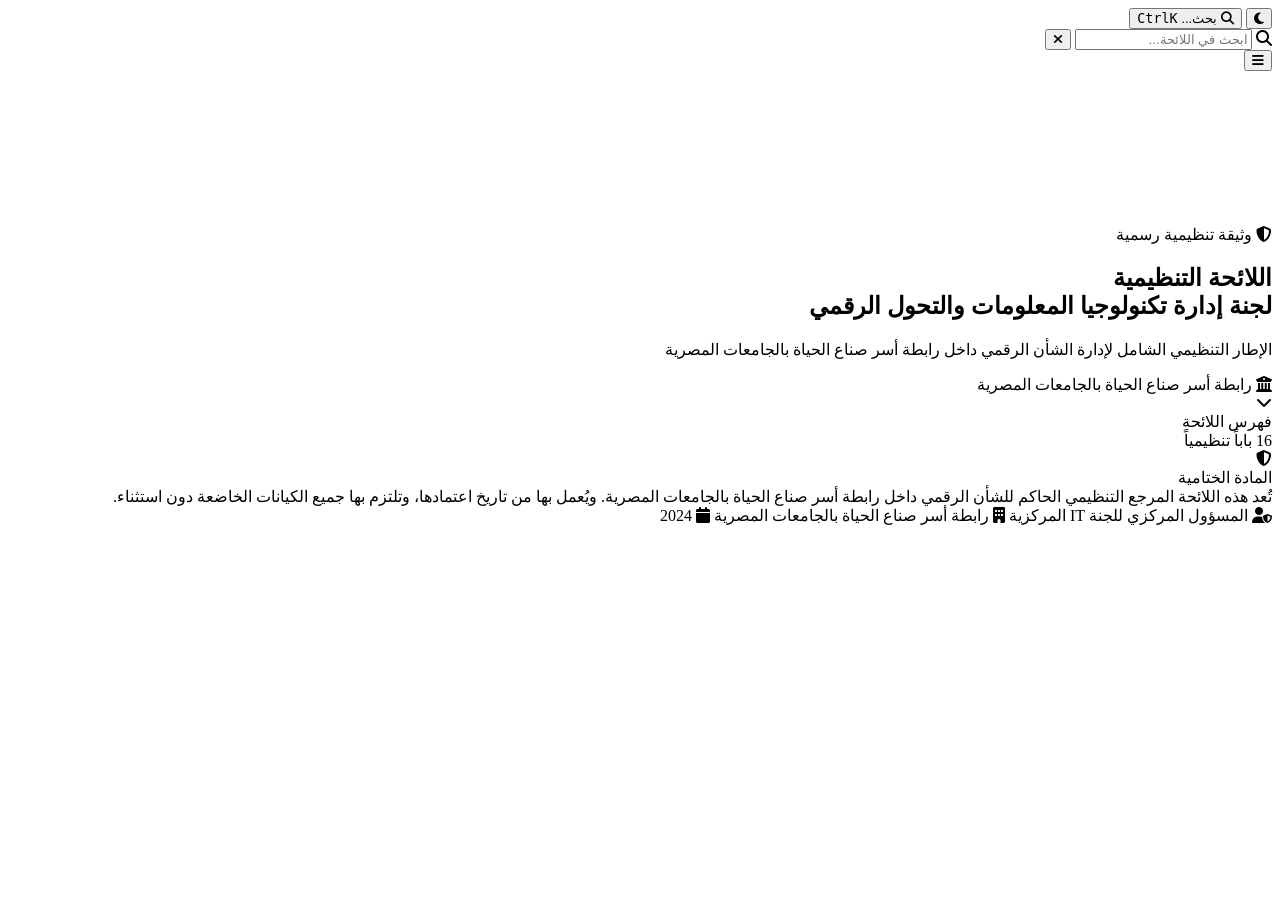
==== index.html @ e6b0dad3 "Rename index (8).html to index.html" ====
<!DOCTYPE html>
<html lang="ar" dir="rtl">
<head>
    <meta charset="UTF-8">
    <meta name="viewport" content="width=device-width, initial-scale=1.0">
    <title>اللائحة التنظيمية - لجنة إدارة تكنولوجيا المعلومات والتحول الرقمي</title>
    <link rel="preconnect" href="https://fonts.googleapis.com">
    <link rel="preconnect" href="https://fonts.gstatic.com" crossorigin>
    <link href="https://fonts.googleapis.com/css2?family=Cairo:wght@300;400;500;600;700;800;900&family=Tajawal:wght@300;400;500;700;800;900&family=IBM+Plex+Mono:wght@400;500;600&display=swap" rel="stylesheet">
    <link rel="stylesheet" href="https://cdnjs.cloudflare.com/ajax/libs/font-awesome/6.5.1/css/all.min.css">
    <link rel="stylesheet" href="styles.css">
</head>
<body>
    <!-- Theme Toggle -->
    <button class="theme-toggle" id="themeToggle" title="تبديل الوضع">
        <i class="fas fa-moon"></i>
    </button>

    <!-- Search Trigger -->
    <button class="search-trigger" id="searchTrigger">
        <i class="fas fa-search"></i>
        <span>بحث...</span>
        <kbd>Ctrl</kbd><kbd>K</kbd>
    </button>

    <!-- Search Overlay -->
    <div class="search-overlay" id="searchOverlay">
        <div class="search-box">
            <div class="search-input-wrapper">
                <i class="fas fa-search"></i>
                <input type="text" class="search-input" id="searchInput" placeholder="ابحث في اللائحة..." autocomplete="off">
                <button class="search-close" id="searchClose"><i class="fas fa-times"></i></button>
            </div>
            <div class="search-results" id="searchResults"></div>
        </div>
    </div>

    <!-- Sidebar Overlay (Mobile) -->
    <div class="sidebar-overlay" id="sidebarOverlay"></div>

    <!-- Mobile Toggle -->
    <button class="sidebar-toggle" id="sidebarToggle">
        <i class="fas fa-bars"></i>
    </button>

    <!-- Hero Section -->
    <section class="hero" id="hero">
        <canvas id="particles-canvas"></canvas>
        <div class="hero-content">
            <div class="hero-badge">
                <i class="fas fa-shield-alt"></i>
                <span>وثيقة تنظيمية رسمية</span>
            </div>
            <h1>اللائحة التنظيمية<br>لجنة إدارة تكنولوجيا المعلومات والتحول الرقمي</h1>
            <p class="hero-subtitle">الإطار التنظيمي الشامل لإدارة الشأن الرقمي داخل رابطة أسر صناع الحياة بالجامعات المصرية</p>
            <div class="hero-org">
                <i class="fas fa-university"></i>
                <span>رابطة أسر صناع الحياة بالجامعات المصرية</span>
            </div>
        </div>
        <div class="hero-scroll" onclick="document.getElementById('overview').scrollIntoView({behavior:'smooth'})">
            <i class="fas fa-chevron-down"></i>
        </div>
    </section>

    <div class="layout">
        <!-- Sidebar -->
        <aside class="sidebar" id="sidebar">
            <div class="sidebar-header">
                <div class="sidebar-title">فهرس اللائحة</div>
                <div class="sidebar-subtitle">16 باباً تنظيمياً</div>
            </div>
            <nav class="sidebar-nav" id="sidebarNav">
                <!-- Generated by JS -->
            </nav>
        </aside>

        <!-- Main Content -->
        <main class="main-content" id="mainContent">
            <!-- Content injected by JS -->
        </main>
    </div>

    <!-- Footer -->
    <footer class="page-footer" id="pageFooter">
        <div class="footer-seal"><i class="fas fa-shield-alt"></i></div>
        <div class="footer-title">المادة الختامية</div>
        <div class="footer-text">
            تُعد هذه اللائحة المرجع التنظيمي الحاكم للشأن الرقمي داخل رابطة أسر صناع الحياة بالجامعات المصرية.
            ويُعمل بها من تاريخ اعتمادها، وتلتزم بها جميع الكيانات الخاضعة دون استثناء.
        </div>
        <div class="footer-meta">
            <span><i class="fas fa-user-shield"></i> المسؤول المركزي للجنة IT المركزية</span>
            <span><i class="fas fa-building"></i> رابطة أسر صناع الحياة بالجامعات المصرية</span>
            <span><i class="fas fa-calendar"></i> 2024</span>
        </div>
    </footer>

    <script src="content.js"></script>
    <script src="script.js"></script>
</body>
</html>
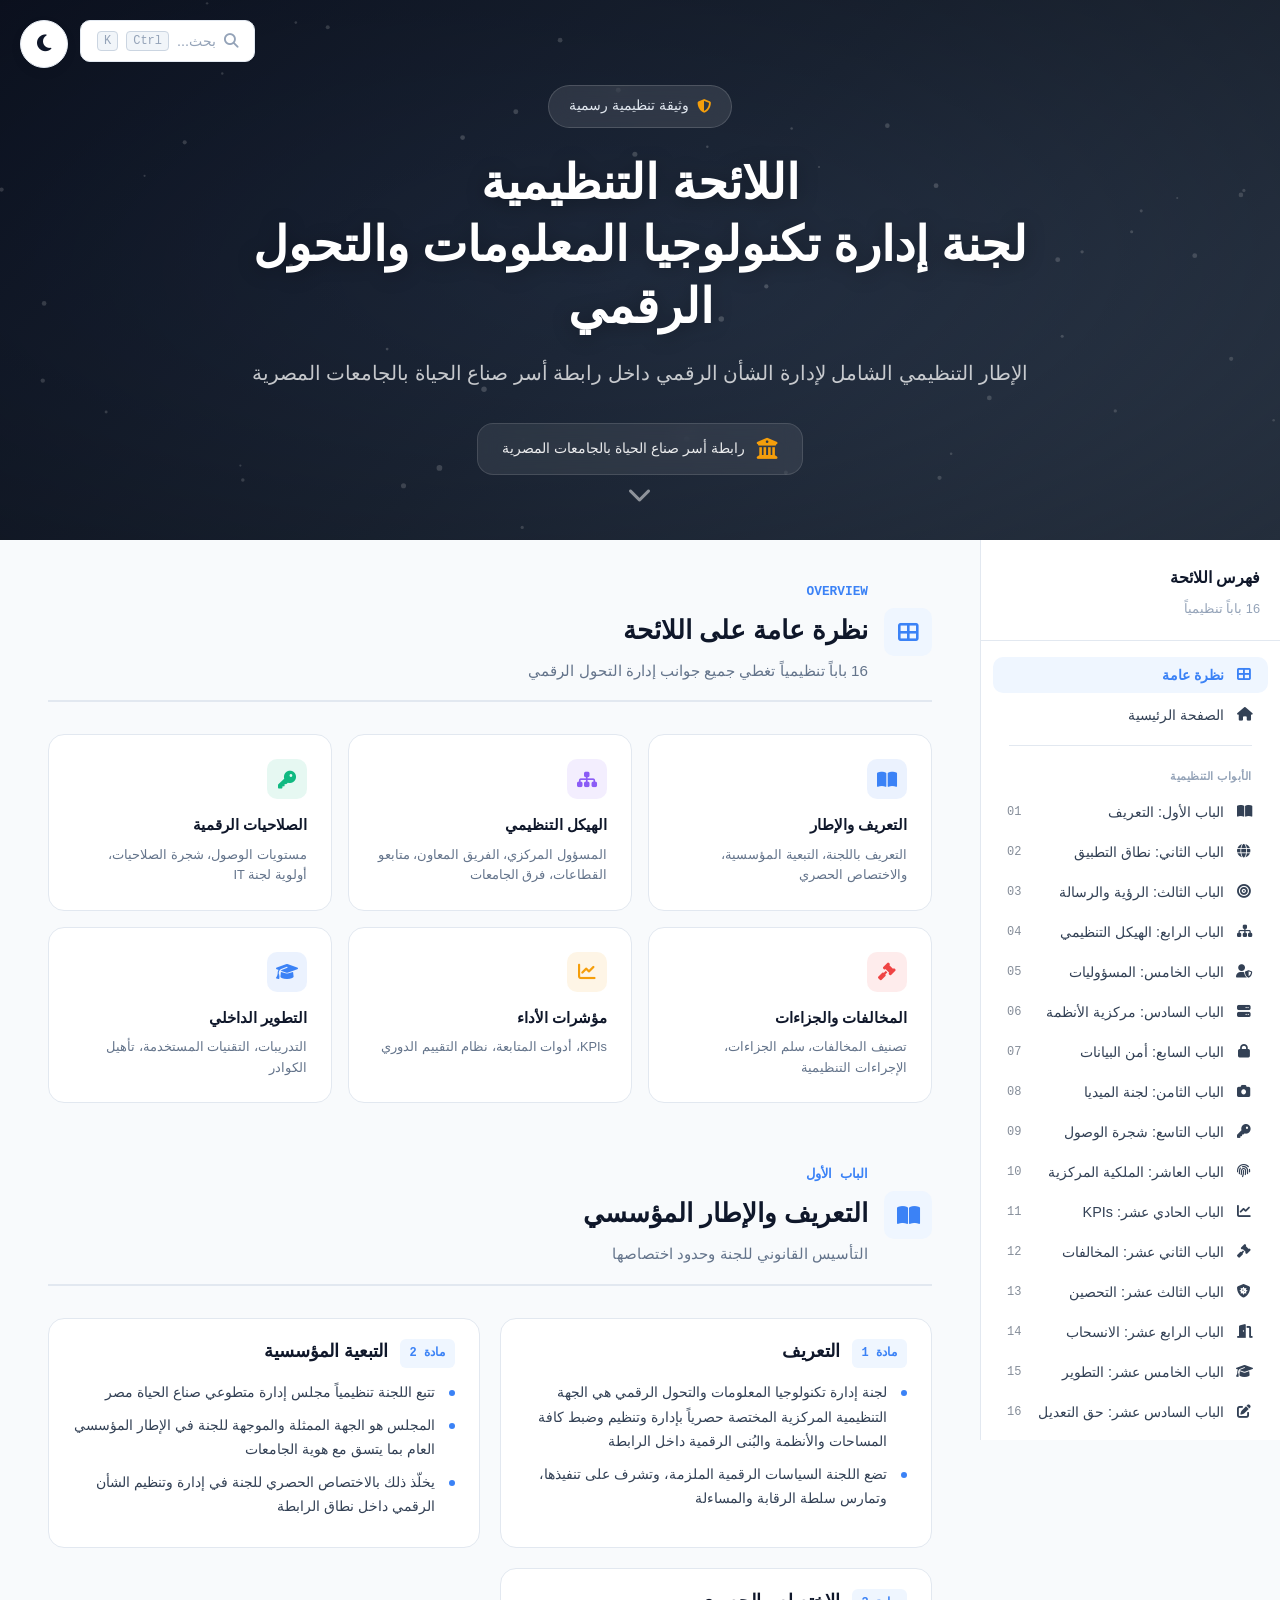
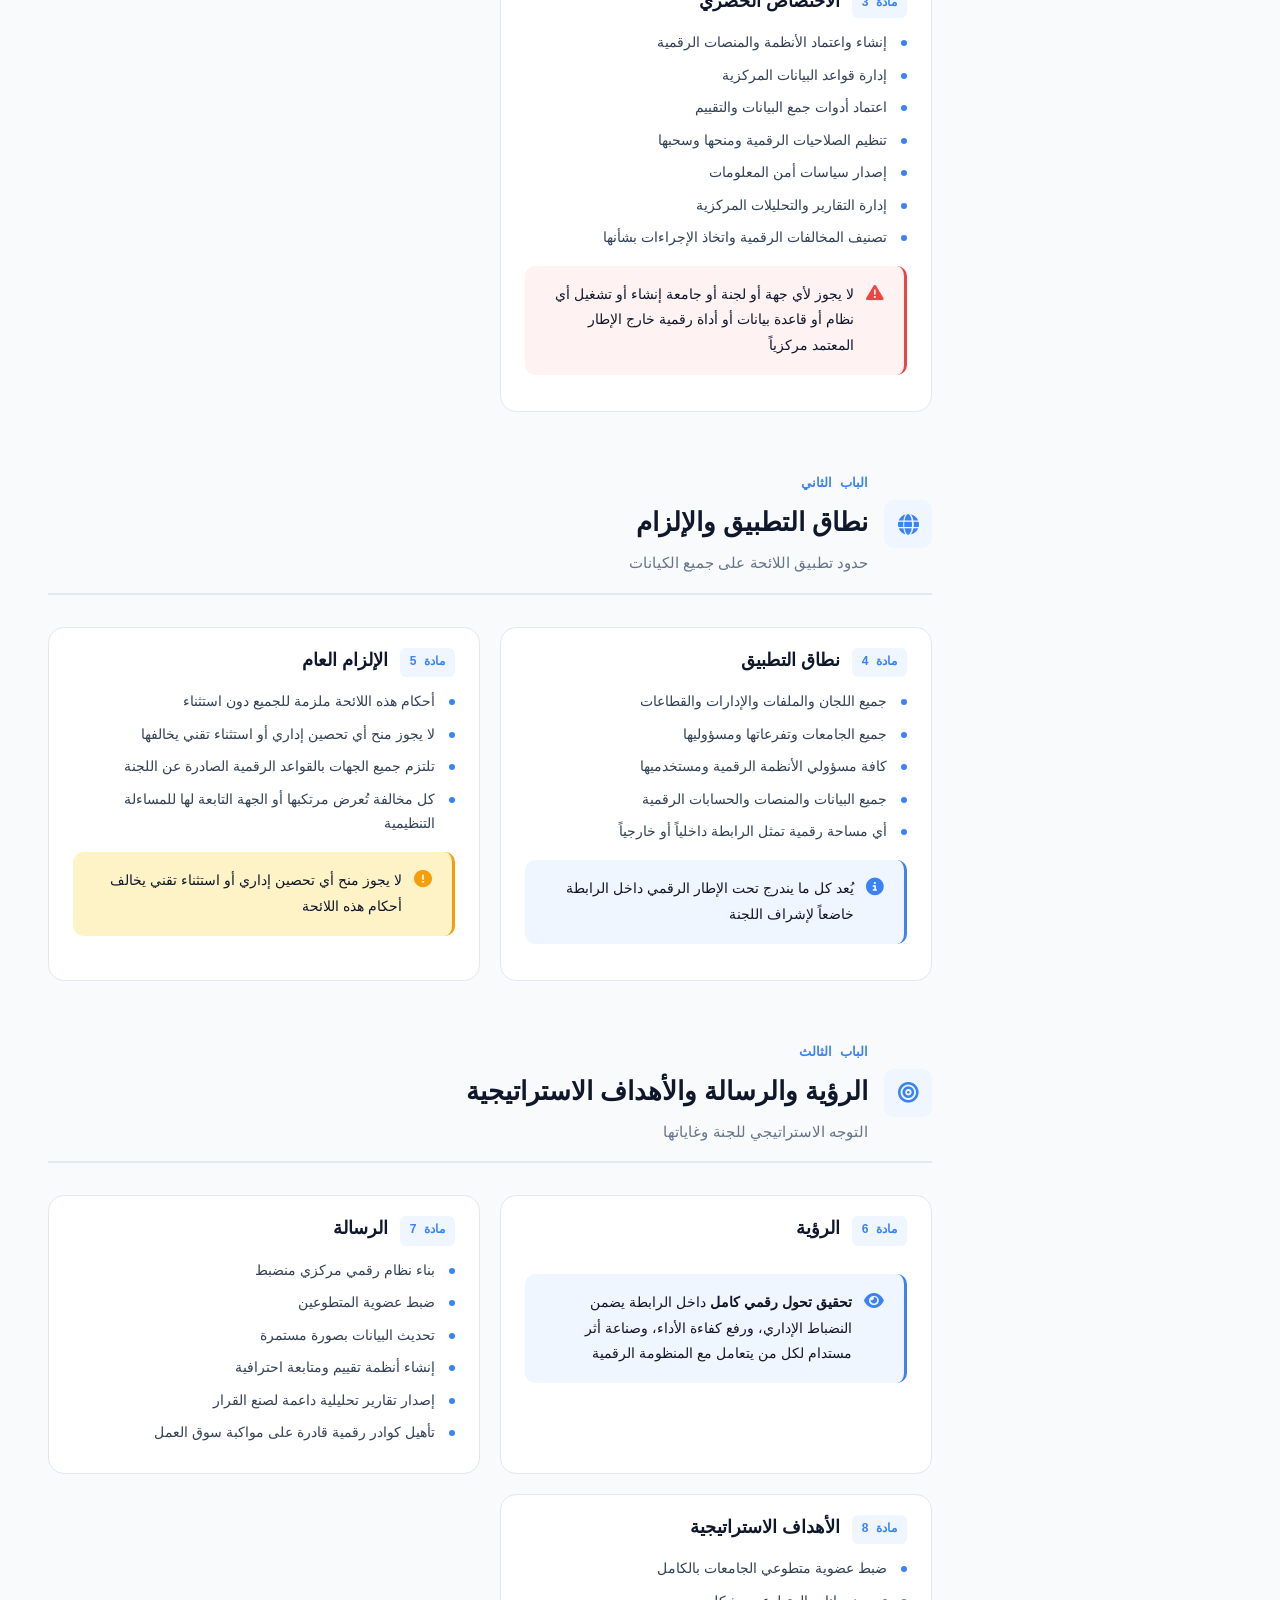
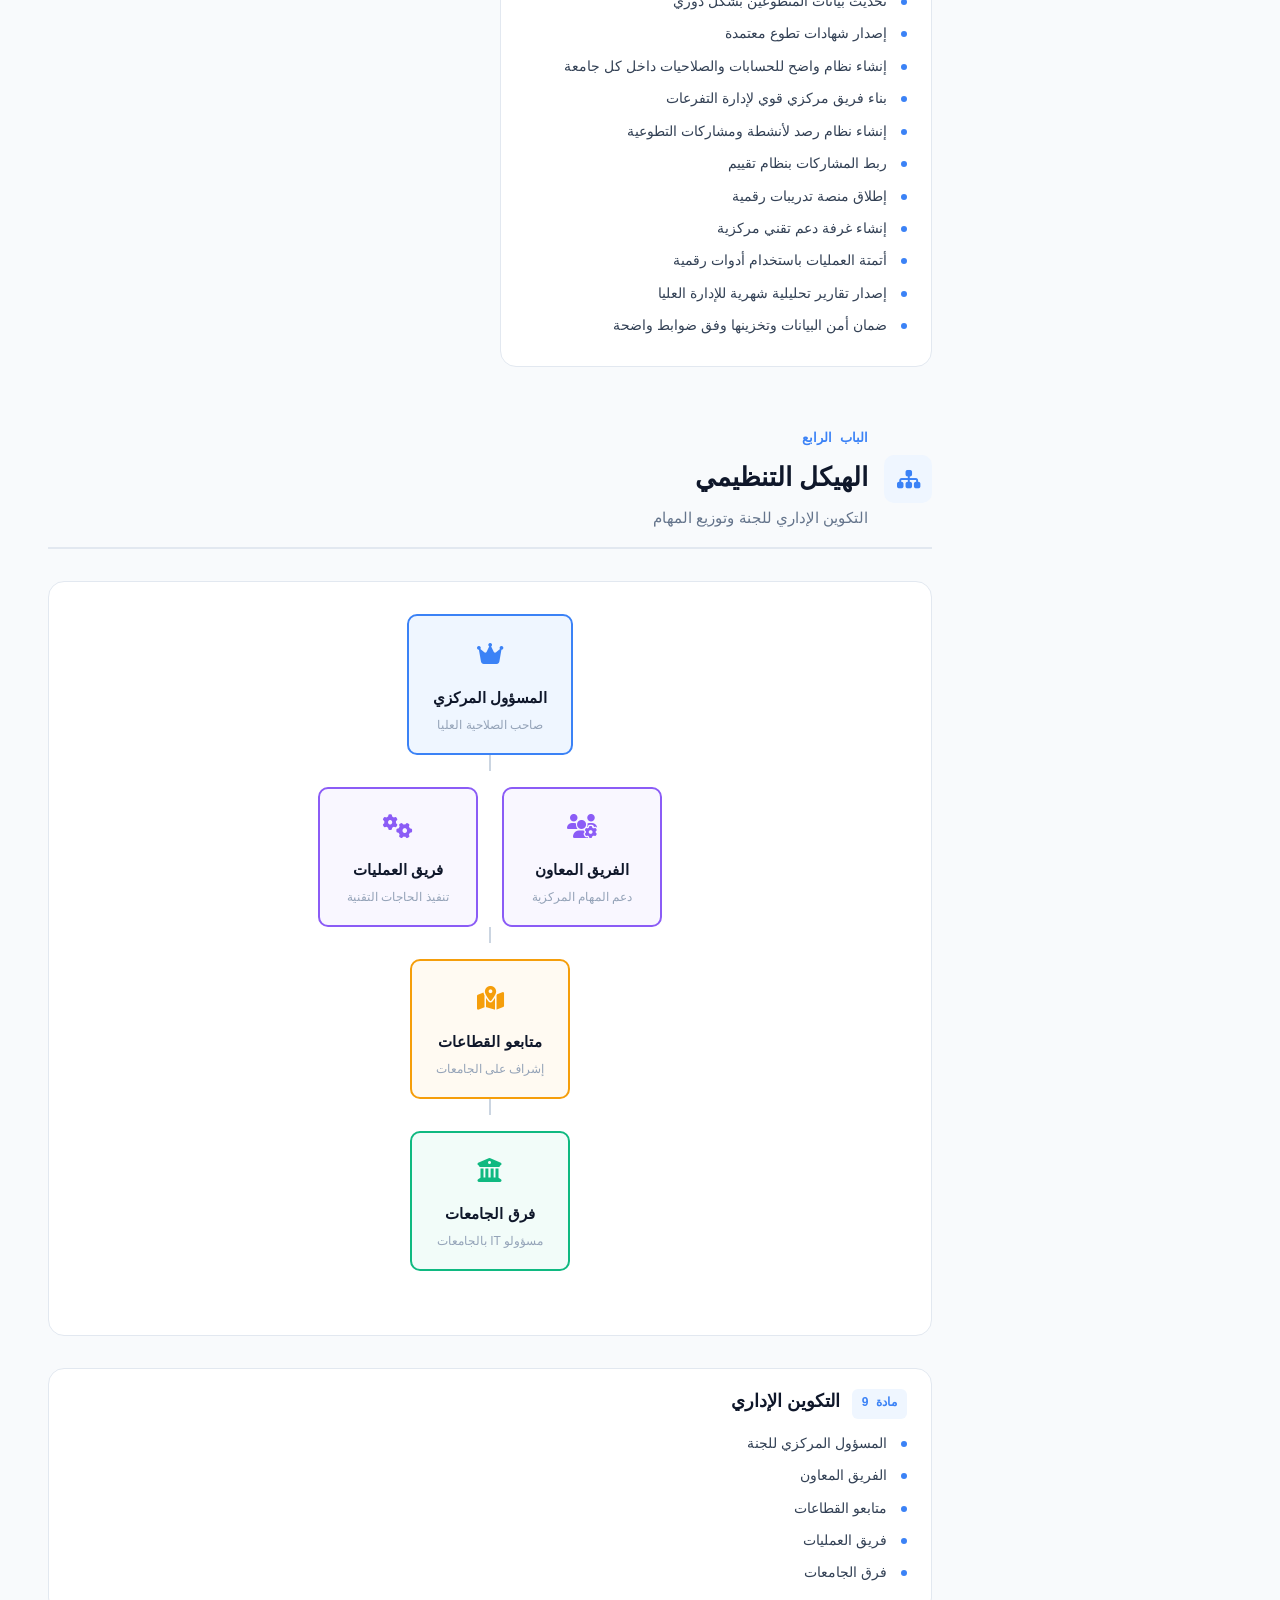
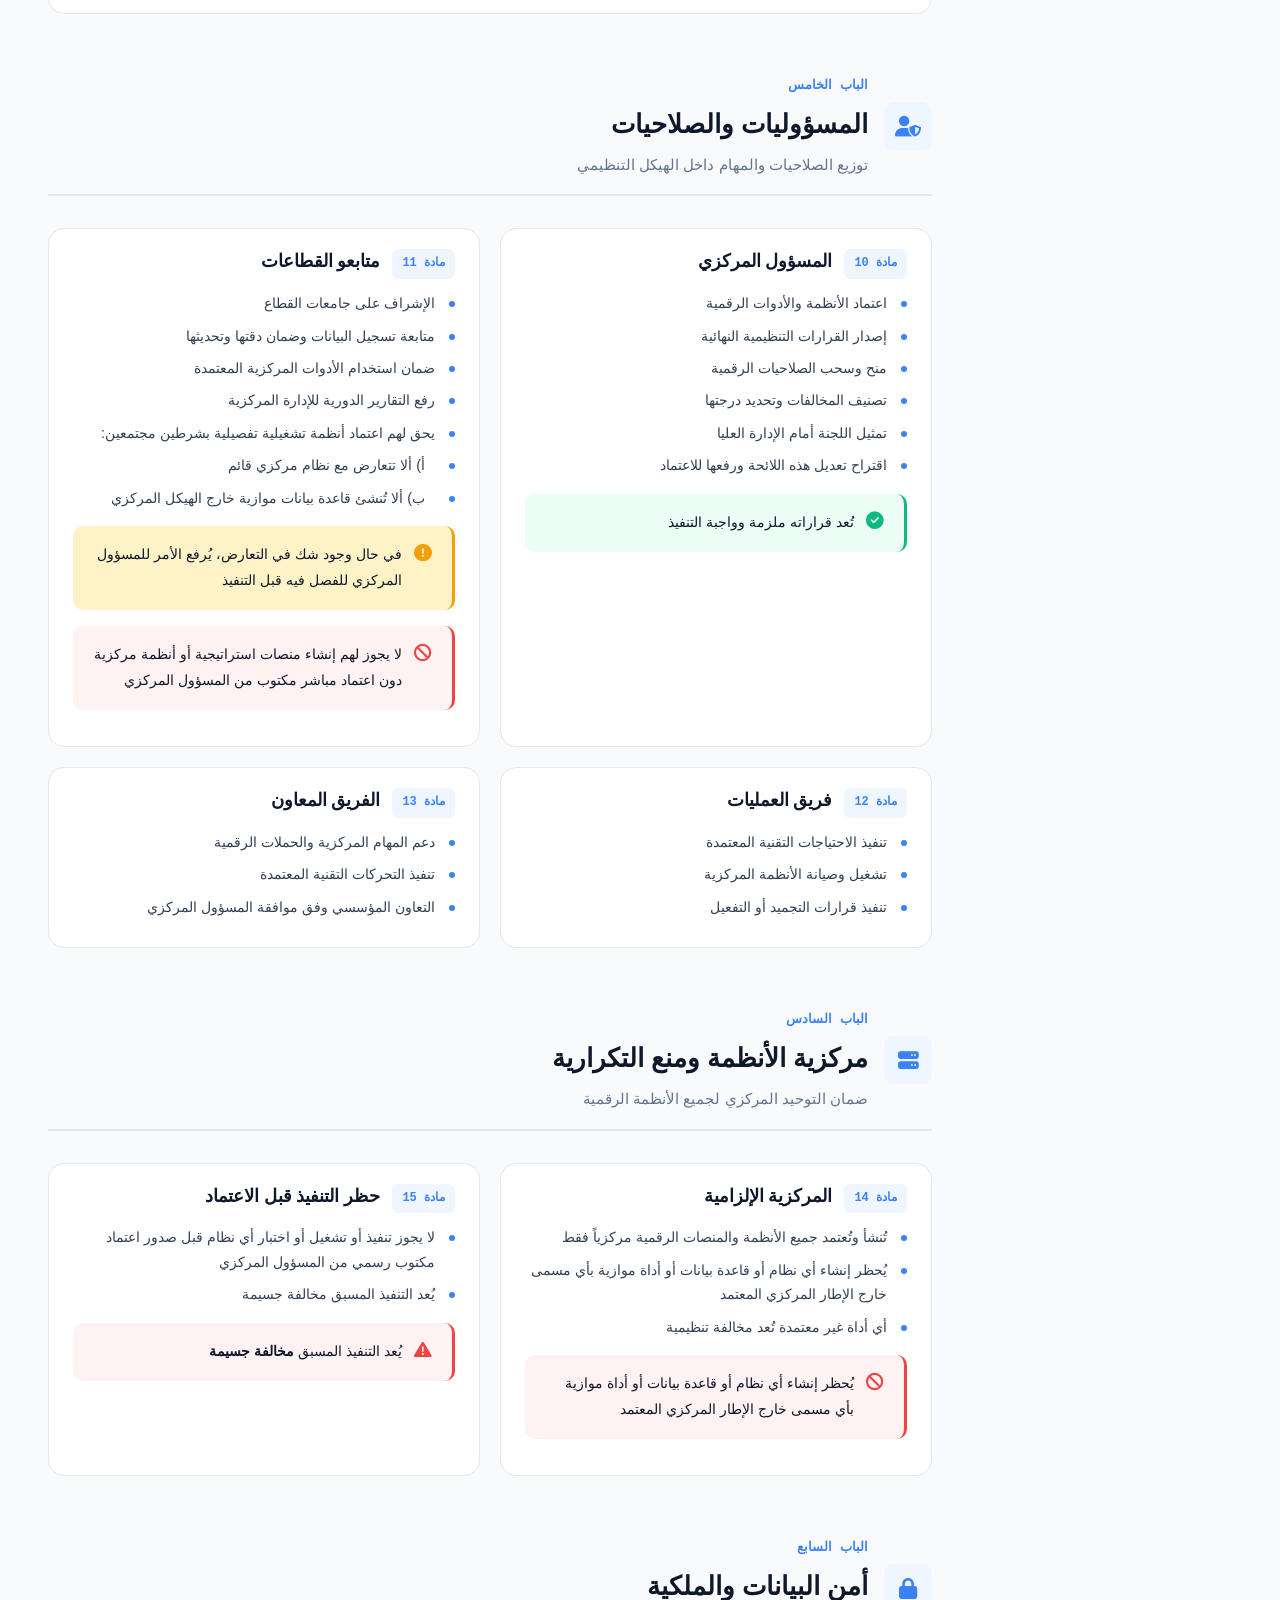
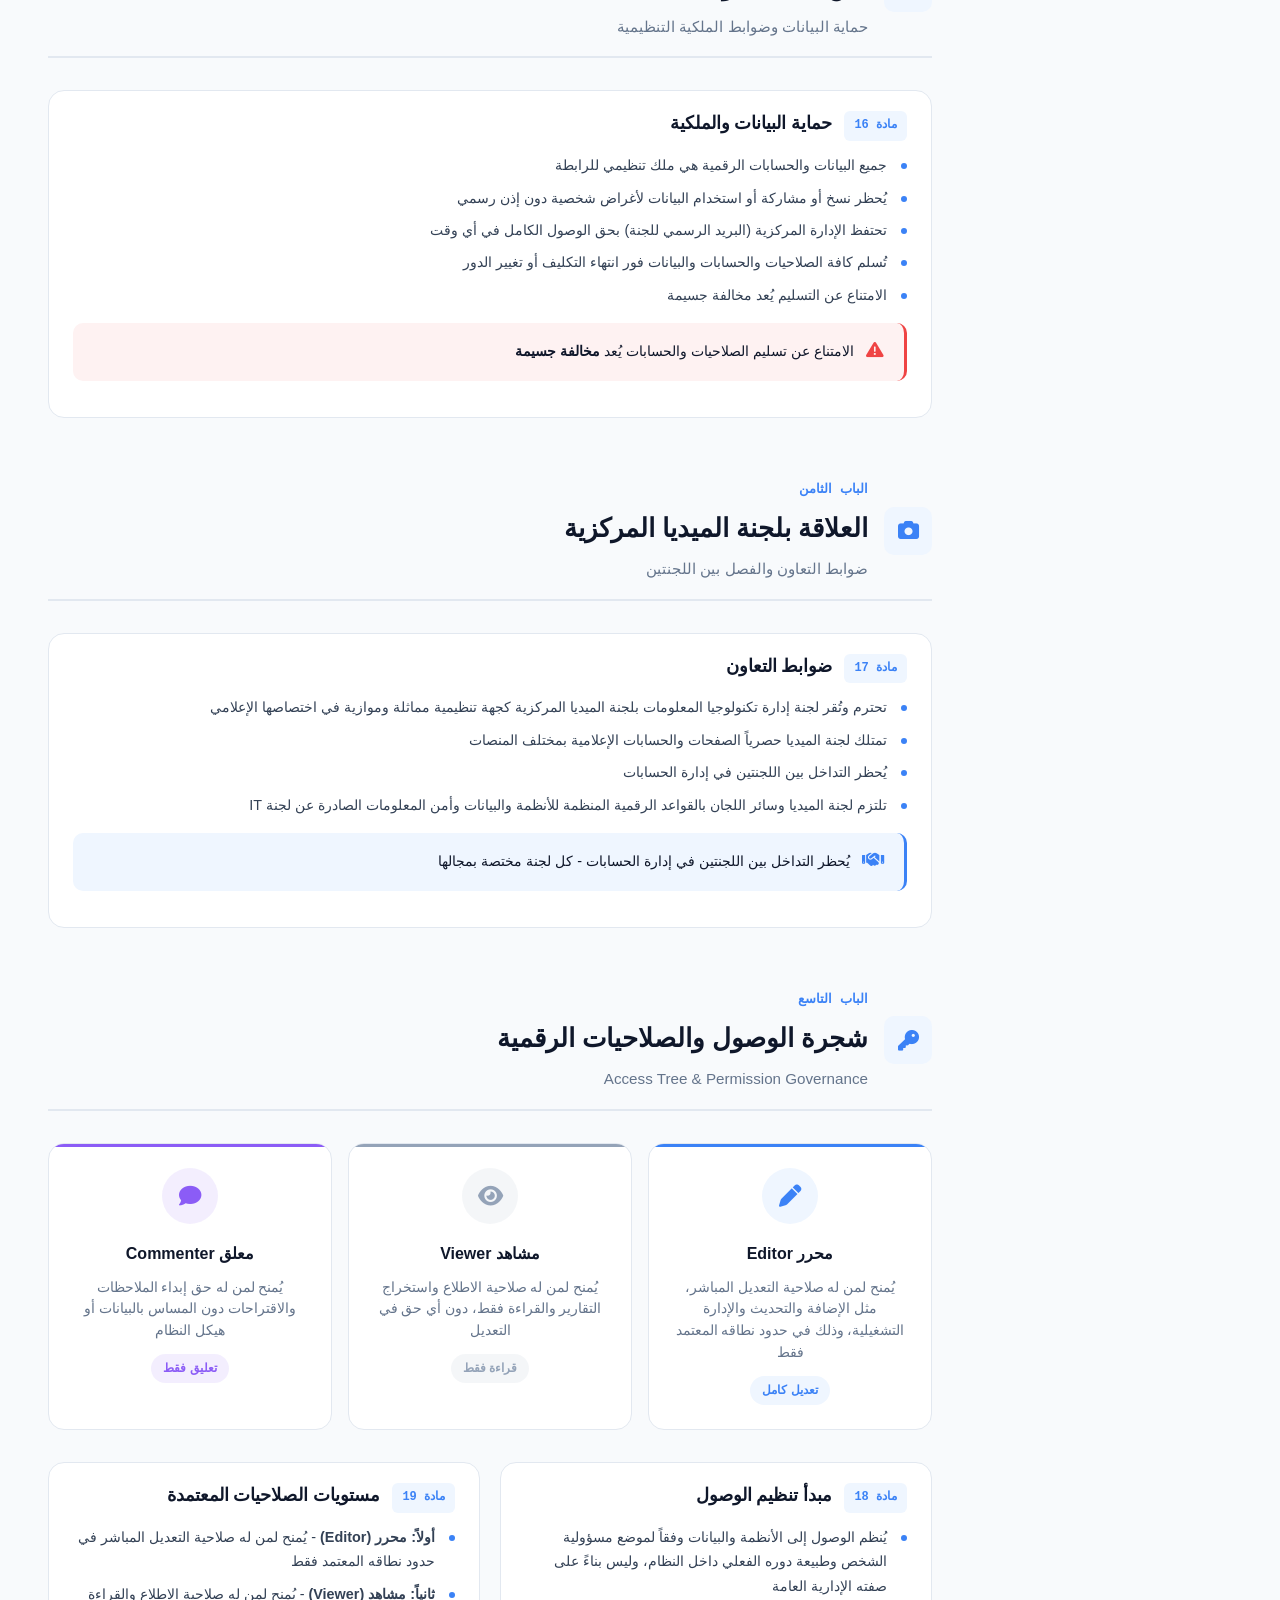
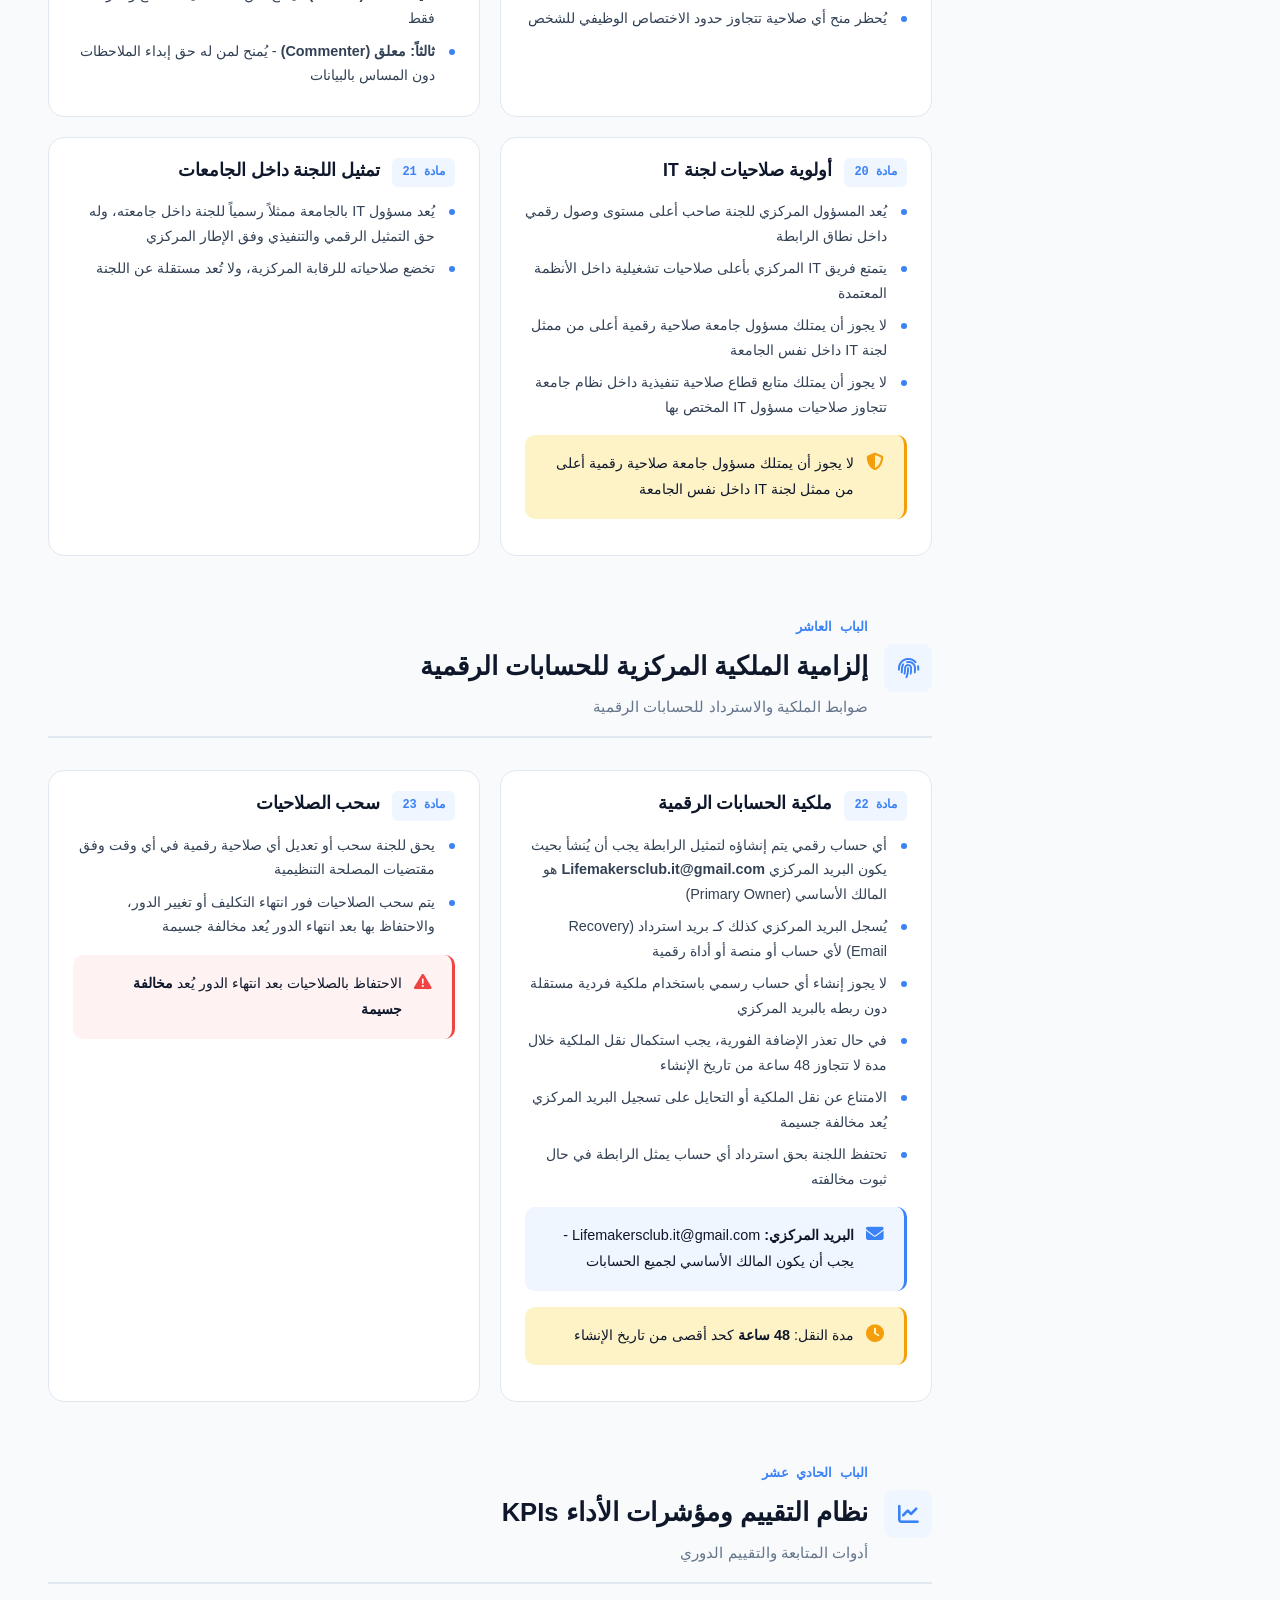
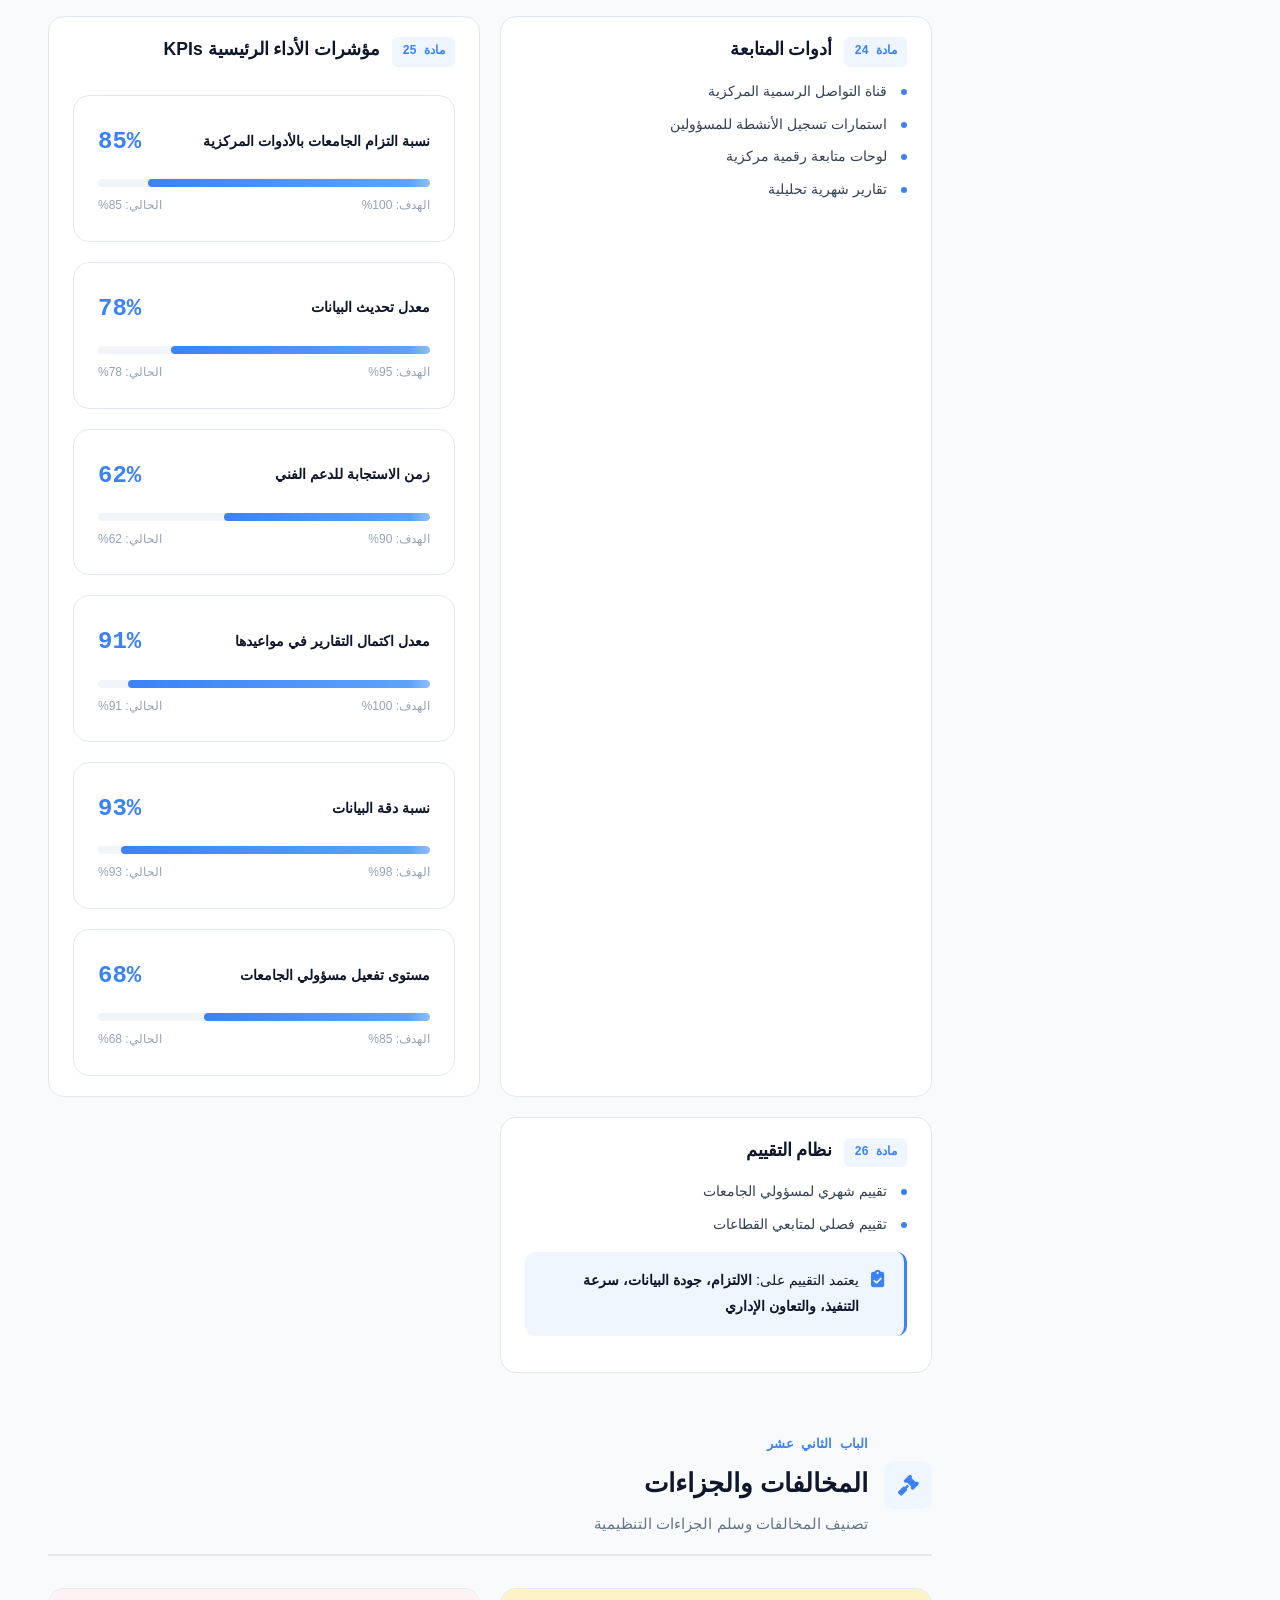
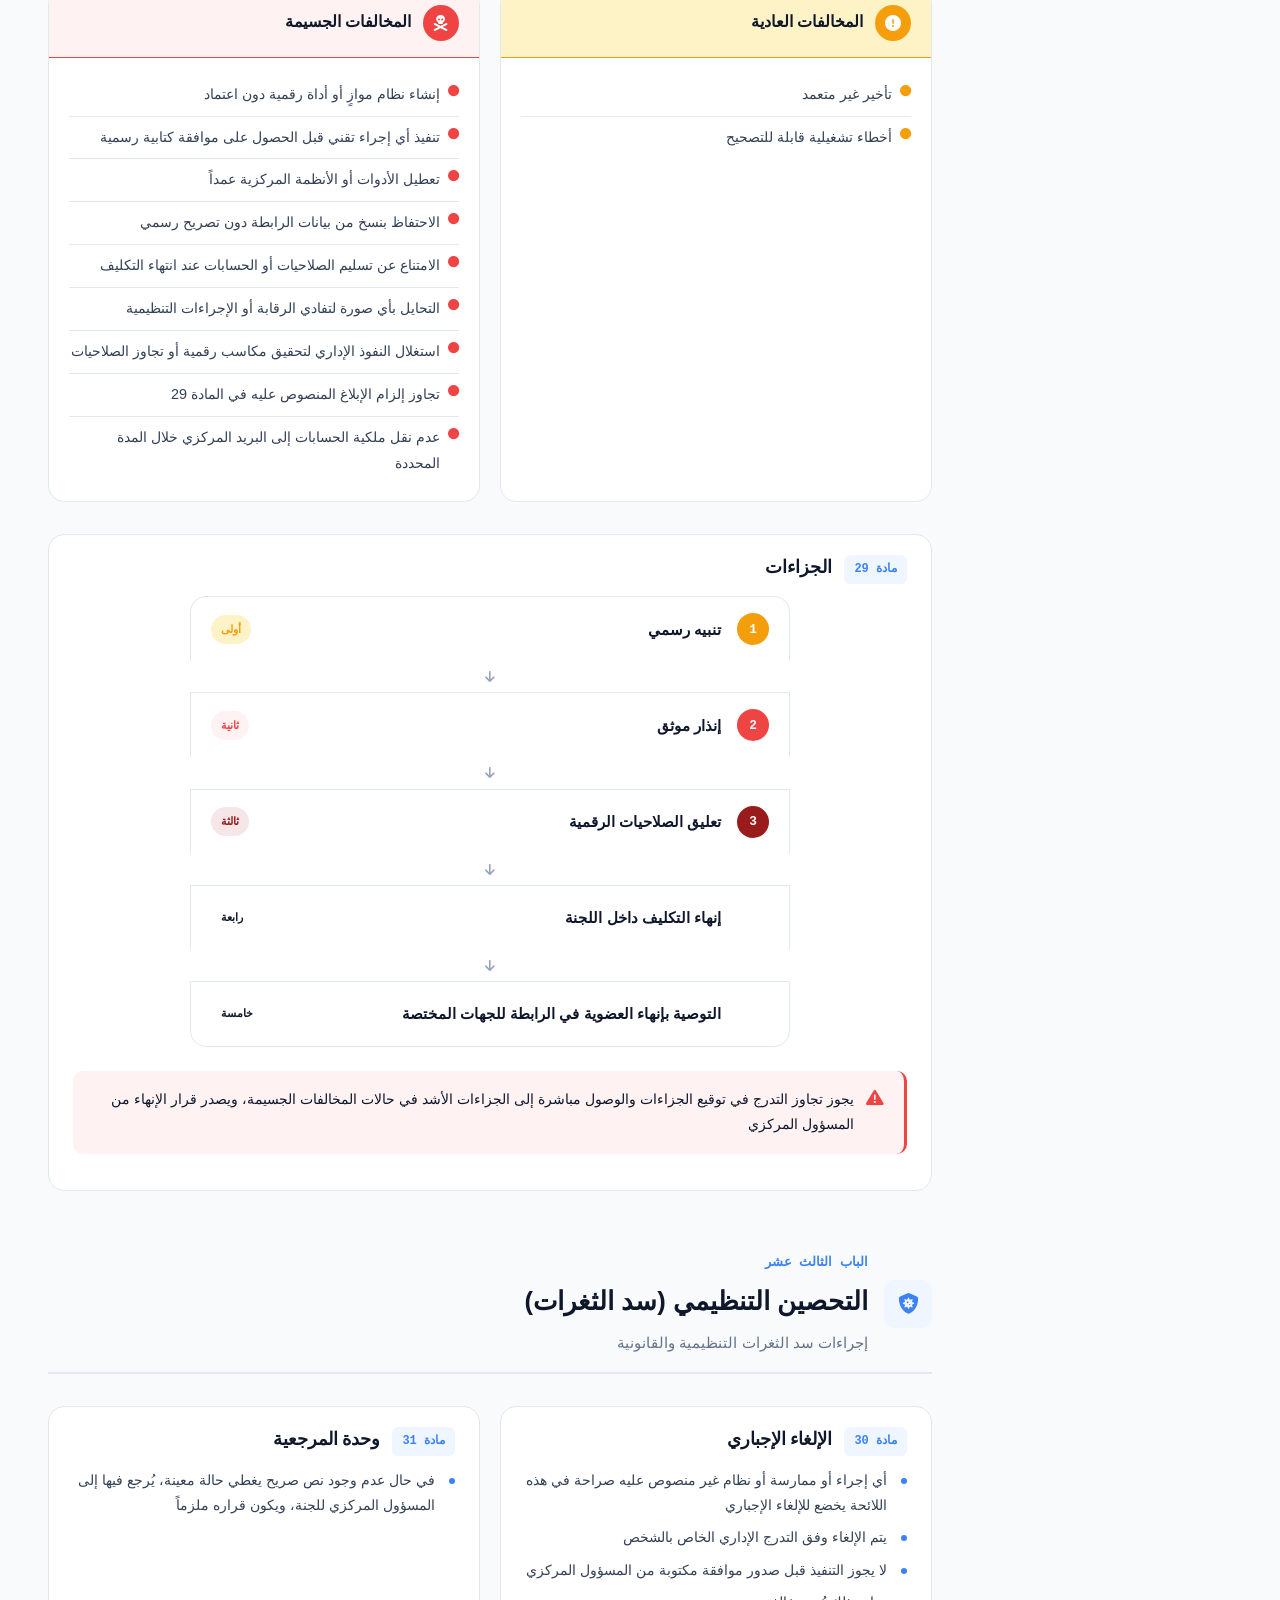
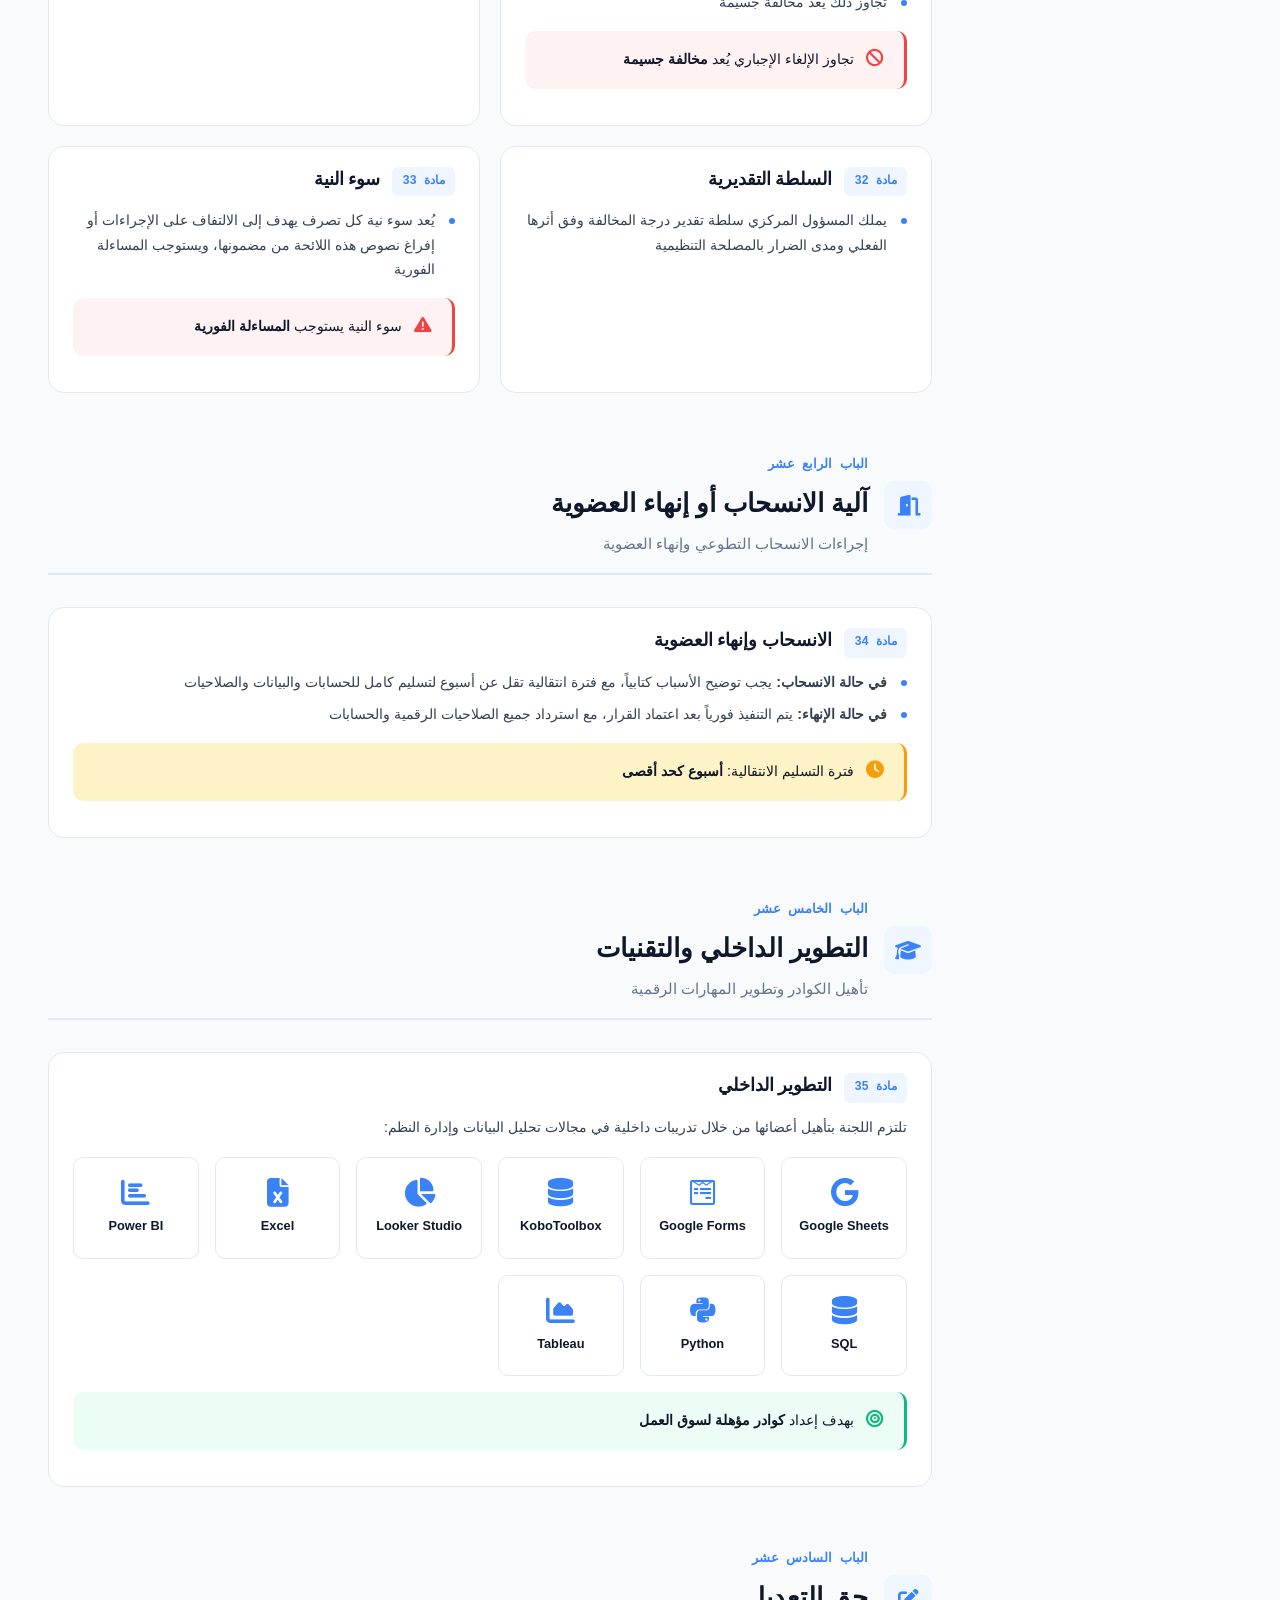
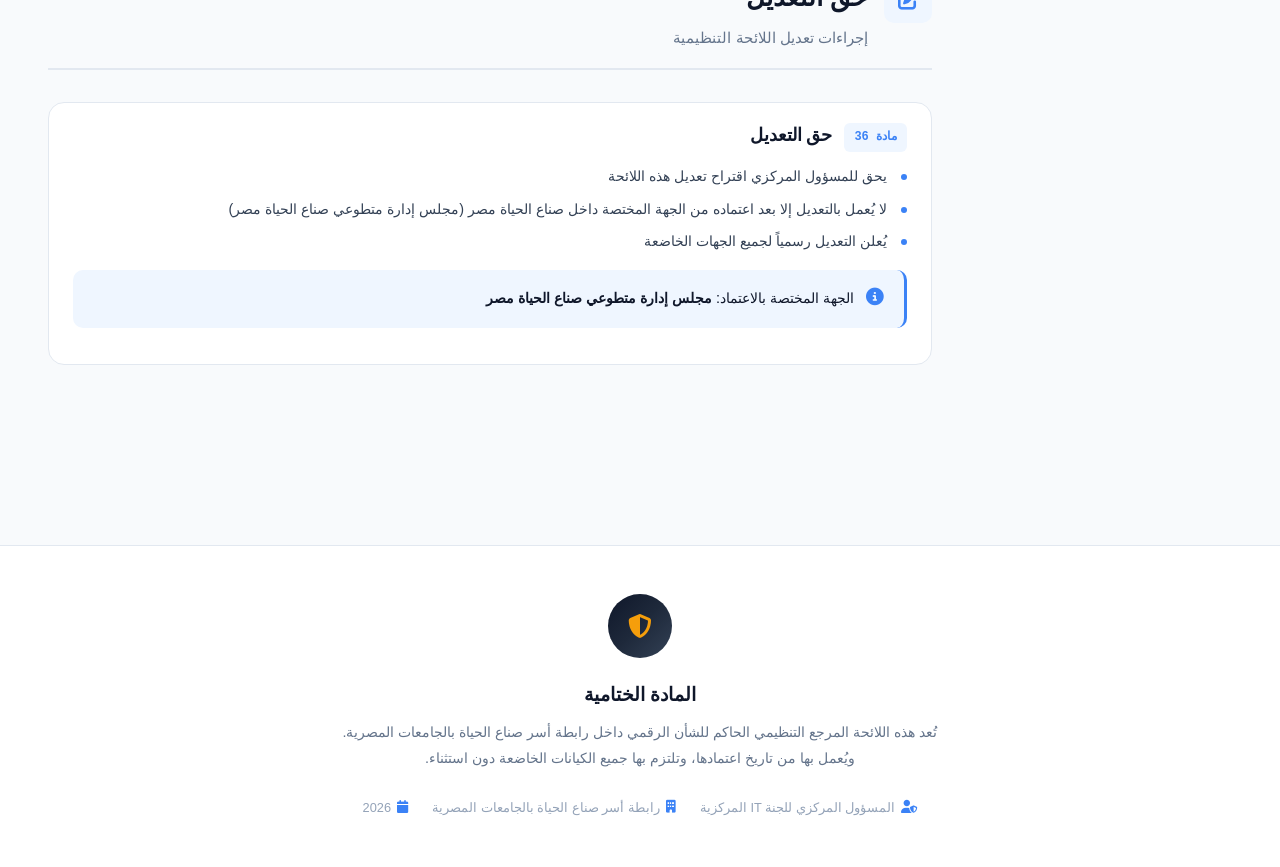
==== commit 1c81e74d: "Update index.html" ====
--- a/index.html
+++ b/index.html
@@ -92,7 +92,7 @@
         <div class="footer-meta">
             <span><i class="fas fa-user-shield"></i> المسؤول المركزي للجنة IT المركزية</span>
             <span><i class="fas fa-building"></i> رابطة أسر صناع الحياة بالجامعات المصرية</span>
-            <span><i class="fas fa-calendar"></i> 2024</span>
+            <span><i class="fas fa-calendar"></i> 2026</span>
         </div>
     </footer>
 
--- a/styles.css
+++ b/styles.css
@@ -0,0 +1,1228 @@
+/* ===== CSS VARIABLES ===== */
+:root {
+    --bg-primary: #F8FAFC;
+    --bg-secondary: #FFFFFF;
+    --bg-tertiary: #F1F5F9;
+    --bg-card: #FFFFFF;
+    --bg-hero: linear-gradient(135deg, #0F172A 0%, #1E293B 50%, #334155 100%);
+    --bg-sidebar: #FFFFFF;
+    --bg-sidebar-active: #EFF6FF;
+    --bg-code: #F1F5F9;
+    --bg-warning: #FEF3C7;
+    --bg-danger: #FEF2F2;
+    --bg-success: #ECFDF5;
+    --bg-info: #EFF6FF;
+    --bg-accent: #EFF6FF;
+
+    --text-primary: #0F172A;
+    --text-secondary: #334155;
+    --text-tertiary: #64748B;
+    --text-muted: #94A3B8;
+    --text-inverse: #FFFFFF;
+    --text-on-dark: #E2E8F0;
+
+    --border-primary: #E2E8F0;
+    --border-secondary: #CBD5E1;
+    --border-accent: #3B82F6;
+
+    --accent-primary: #3B82F6;
+    --accent-secondary: #60A5FA;
+    --accent-tertiary: #93C5FD;
+    --accent-glow: rgba(59, 130, 246, 0.15);
+
+    --danger: #EF4444;
+    --warning: #F59E0B;
+    --success: #10B981;
+    --info: #3B82F6;
+    --purple: #8B5CF6;
+
+    --shadow-sm: 0 1px 2px rgba(0,0,0,0.04);
+    --shadow-md: 0 4px 12px rgba(0,0,0,0.06);
+    --shadow-lg: 0 8px 30px rgba(0,0,0,0.08);
+    --shadow-xl: 0 12px 40px rgba(0,0,0,0.12);
+    --shadow-glow: 0 0 20px rgba(59, 130, 246, 0.15);
+
+    --radius-sm: 6px;
+    --radius-md: 10px;
+    --radius-lg: 16px;
+    --radius-xl: 24px;
+
+    --transition-fast: 0.15s ease;
+    --transition-normal: 0.3s ease;
+    --transition-slow: 0.5s ease;
+
+    --font-heading: 'Cairo', sans-serif;
+    --font-body: 'Tajawal', sans-serif;
+    --font-mono: 'IBM Plex Mono', monospace;
+}
+
+[data-theme="dark"] {
+    --bg-primary: #0B0F19;
+    --bg-secondary: #111827;
+    --bg-tertiary: #1E293B;
+    --bg-card: #1E293B;
+    --bg-hero: linear-gradient(135deg, #020617 0%, #0F172A 50%, #1E293B 100%);
+    --bg-sidebar: #111827;
+    --bg-sidebar-active: #1E3A5F;
+    --bg-code: #1E293B;
+    --bg-warning: rgba(245, 158, 11, 0.1);
+    --bg-danger: rgba(239, 68, 68, 0.1);
+    --bg-success: rgba(16, 185, 129, 0.1);
+    --bg-info: rgba(59, 130, 246, 0.1);
+    --bg-accent: rgba(59, 130, 246, 0.08);
+
+    --text-primary: #F1F5F9;
+    --text-secondary: #CBD5E1;
+    --text-tertiary: #94A3B8;
+    --text-muted: #64748B;
+    --text-inverse: #0F172A;
+    --text-on-dark: #E2E8F0;
+
+    --border-primary: #334155;
+    --border-secondary: #475569;
+    --border-accent: #60A5FA;
+
+    --accent-primary: #60A5FA;
+    --accent-secondary: #93C5FD;
+    --accent-tertiary: #BFDBFE;
+    --accent-glow: rgba(96, 165, 250, 0.2);
+
+    --shadow-sm: 0 1px 2px rgba(0,0,0,0.3);
+    --shadow-md: 0 4px 12px rgba(0,0,0,0.4);
+    --shadow-lg: 0 8px 30px rgba(0,0,0,0.5);
+    --shadow-xl: 0 12px 40px rgba(0,0,0,0.6);
+    --shadow-glow: 0 0 30px rgba(96, 165, 250, 0.2);
+}
+
+* { margin: 0; padding: 0; box-sizing: border-box; }
+
+html {
+    scroll-behavior: smooth;
+    scroll-padding-top: 80px;
+}
+
+body {
+    font-family: var(--font-body);
+    background: var(--bg-primary);
+    color: var(--text-primary);
+    line-height: 1.8;
+    transition: background var(--transition-normal), color var(--transition-normal);
+    overflow-x: hidden;
+}
+
+::-webkit-scrollbar { width: 8px; }
+::-webkit-scrollbar-track { background: var(--bg-primary); }
+::-webkit-scrollbar-thumb { background: var(--border-secondary); border-radius: 4px; }
+::-webkit-scrollbar-thumb:hover { background: var(--accent-primary); }
+
+/* ===== PARTICLES ===== */
+#particles-canvas {
+    position: absolute;
+    top: 0; left: 0;
+    width: 100%; height: 100%;
+    pointer-events: none;
+    z-index: 1;
+}
+
+/* ===== THEME TOGGLE ===== */
+.theme-toggle {
+    position: fixed;
+    top: 20px; left: 20px;
+    z-index: 1000;
+    width: 48px; height: 48px;
+    border-radius: 50%;
+    border: 1px solid var(--border-primary);
+    background: var(--bg-card);
+    color: var(--text-primary);
+    cursor: pointer;
+    display: flex;
+    align-items: center;
+    justify-content: center;
+    font-size: 1.2rem;
+    transition: all var(--transition-normal);
+    box-shadow: var(--shadow-md);
+}
+.theme-toggle:hover {
+    transform: scale(1.1) rotate(15deg);
+    box-shadow: var(--shadow-glow);
+    border-color: var(--accent-primary);
+}
+.theme-toggle:active { transform: scale(0.95); }
+
+/* ===== SEARCH ===== */
+.search-overlay {
+    position: fixed;
+    top: 0; left: 0;
+    width: 100%; height: 100%;
+    background: rgba(0,0,0,0.6);
+    backdrop-filter: blur(8px);
+    z-index: 2000;
+    display: none;
+    align-items: flex-start;
+    justify-content: center;
+    padding-top: 100px;
+    opacity: 0;
+    transition: opacity var(--transition-normal);
+}
+.search-overlay.active { display: flex; opacity: 1; }
+.search-box {
+    width: 90%;
+    max-width: 600px;
+    background: var(--bg-card);
+    border-radius: var(--radius-lg);
+    box-shadow: var(--shadow-xl);
+    overflow: hidden;
+    transform: translateY(-20px);
+    transition: transform var(--transition-normal);
+}
+.search-overlay.active .search-box { transform: translateY(0); }
+.search-input-wrapper {
+    display: flex;
+    align-items: center;
+    padding: 16px 20px;
+    border-bottom: 1px solid var(--border-primary);
+}
+.search-input-wrapper i { color: var(--text-muted); margin-left: 12px; font-size: 1.1rem; }
+.search-input {
+    flex: 1;
+    border: none;
+    background: none;
+    font-family: var(--font-body);
+    font-size: 1.1rem;
+    color: var(--text-primary);
+    outline: none;
+}
+.search-input::placeholder { color: var(--text-muted); }
+.search-close {
+    background: none; border: none;
+    color: var(--text-muted);
+    cursor: pointer;
+    font-size: 1.2rem;
+    padding: 4px;
+    transition: color var(--transition-fast);
+}
+.search-close:hover { color: var(--danger); }
+.search-results { max-height: 400px; overflow-y: auto; }
+.search-result-item {
+    padding: 14px 20px;
+    border-bottom: 1px solid var(--border-primary);
+    cursor: pointer;
+    transition: background var(--transition-fast);
+}
+.search-result-item:hover { background: var(--bg-tertiary); }
+.search-result-item:last-child { border-bottom: none; }
+.search-result-title {
+    font-family: var(--font-heading);
+    font-weight: 600;
+    color: var(--text-primary);
+    font-size: 0.95rem;
+    margin-bottom: 4px;
+}
+.search-result-preview {
+    color: var(--text-tertiary);
+    font-size: 0.85rem;
+    line-height: 1.5;
+}
+.search-result-badge {
+    display: inline-block;
+    padding: 2px 8px;
+    border-radius: 4px;
+    font-size: 0.7rem;
+    font-weight: 600;
+    margin-top: 6px;
+}
+.search-no-results {
+    padding: 40px;
+    text-align: center;
+    color: var(--text-muted);
+}
+
+.search-trigger {
+    position: fixed;
+    top: 20px; left: 80px;
+    z-index: 1000;
+    display: flex;
+    align-items: center;
+    gap: 8px;
+    padding: 10px 16px;
+    border-radius: var(--radius-md);
+    border: 1px solid var(--border-primary);
+    background: var(--bg-card);
+    color: var(--text-muted);
+    cursor: pointer;
+    font-family: var(--font-body);
+    font-size: 0.9rem;
+    transition: all var(--transition-normal);
+    box-shadow: var(--shadow-sm);
+}
+.search-trigger:hover {
+    border-color: var(--accent-primary);
+    color: var(--accent-primary);
+    box-shadow: var(--shadow-md);
+}
+.search-trigger kbd {
+    background: var(--bg-tertiary);
+    border: 1px solid var(--border-secondary);
+    border-radius: 4px;
+    padding: 2px 6px;
+    font-size: 0.75rem;
+    font-family: var(--font-mono);
+}
+
+/* ===== HERO ===== */
+.hero {
+    background: var(--bg-hero);
+    min-height: 60vh;
+    display: flex;
+    flex-direction: column;
+    align-items: center;
+    justify-content: center;
+    text-align: center;
+    padding: 80px 24px 60px;
+    position: relative;
+    overflow: hidden;
+}
+.hero::before {
+    content: '';
+    position: absolute;
+    top: 0; left: 0;
+    width: 100%; height: 100%;
+    background: radial-gradient(ellipse at center, transparent 0%, rgba(0,0,0,0.3) 100%);
+    z-index: 2;
+}
+.hero-content {
+    position: relative;
+    z-index: 3;
+    max-width: 800px;
+}
+.hero-badge {
+    display: inline-flex;
+    align-items: center;
+    gap: 8px;
+    padding: 8px 20px;
+    background: rgba(255,255,255,0.1);
+    backdrop-filter: blur(10px);
+    border: 1px solid rgba(255,255,255,0.15);
+    border-radius: 100px;
+    color: var(--text-on-dark);
+    font-size: 0.85rem;
+    margin-bottom: 24px;
+    animation: fadeInDown 0.8s ease;
+}
+.hero-badge i { color: var(--warning); }
+.hero h1 {
+    font-family: var(--font-heading);
+    font-size: clamp(1.8rem, 4vw, 3rem);
+    font-weight: 800;
+    color: #FFFFFF;
+    line-height: 1.3;
+    margin-bottom: 16px;
+    text-shadow: 0 2px 20px rgba(0,0,0,0.3);
+    animation: fadeInUp 0.8s ease 0.1s both;
+}
+.hero-subtitle {
+    font-size: clamp(1rem, 2vw, 1.25rem);
+    color: rgba(255,255,255,0.75);
+    margin-bottom: 32px;
+    animation: fadeInUp 0.8s ease 0.2s both;
+}
+.hero-org {
+    display: inline-flex;
+    align-items: center;
+    gap: 12px;
+    padding: 12px 24px;
+    background: rgba(255,255,255,0.08);
+    backdrop-filter: blur(10px);
+    border: 1px solid rgba(255,255,255,0.12);
+    border-radius: var(--radius-lg);
+    color: rgba(255,255,255,0.9);
+    font-size: 0.9rem;
+    animation: fadeInUp 0.8s ease 0.3s both;
+}
+.hero-org i { font-size: 1.3rem; color: var(--warning); }
+.hero-scroll {
+    position: absolute;
+    bottom: 24px;
+    left: 50%;
+    transform: translateX(-50%);
+    z-index: 3;
+    color: rgba(255,255,255,0.5);
+    font-size: 1.5rem;
+    animation: bounce 2s infinite;
+    cursor: pointer;
+    transition: color var(--transition-fast);
+}
+.hero-scroll:hover { color: #FFFFFF; }
+
+@keyframes fadeInDown {
+    from { opacity: 0; transform: translateY(-20px); }
+    to { opacity: 1; transform: translateY(0); }
+}
+@keyframes fadeInUp {
+    from { opacity: 0; transform: translateY(30px); }
+    to { opacity: 1; transform: translateY(0); }
+}
+@keyframes bounce {
+    0%, 20%, 50%, 80%, 100% { transform: translateX(-50%) translateY(0); }
+    40% { transform: translateX(-50%) translateY(-10px); }
+    60% { transform: translateX(-50%) translateY(-5px); }
+}
+
+/* ===== LAYOUT ===== */
+.layout {
+    display: flex;
+    max-width: 1400px;
+    margin: 0 auto;
+    position: relative;
+}
+
+/* ===== SIDEBAR ===== */
+.sidebar {
+    width: 300px;
+    position: sticky;
+    top: 0;
+    height: 100vh;
+    overflow-y: auto;
+    background: var(--bg-sidebar);
+    border-left: 1px solid var(--border-primary);
+    padding: 24px 0;
+    z-index: 100;
+    transition: background var(--transition-normal);
+}
+.sidebar-header {
+    padding: 0 20px 20px;
+    border-bottom: 1px solid var(--border-primary);
+    margin-bottom: 16px;
+}
+.sidebar-title {
+    font-family: var(--font-heading);
+    font-size: 1rem;
+    font-weight: 700;
+    color: var(--text-primary);
+    margin-bottom: 4px;
+}
+.sidebar-subtitle {
+    font-size: 0.8rem;
+    color: var(--text-muted);
+}
+.sidebar-nav { padding: 0 12px; }
+.nav-item {
+    display: flex;
+    align-items: center;
+    gap: 10px;
+    padding: 10px 14px;
+    border-radius: var(--radius-md);
+    color: var(--text-secondary);
+    text-decoration: none;
+    font-size: 0.9rem;
+    font-weight: 500;
+    transition: all var(--transition-fast);
+    margin-bottom: 4px;
+    cursor: pointer;
+    border: none;
+    background: none;
+    width: 100%;
+    text-align: right;
+    font-family: var(--font-body);
+}
+.nav-item:hover {
+    background: var(--bg-tertiary);
+    color: var(--text-primary);
+}
+.nav-item.active {
+    background: var(--bg-sidebar-active);
+    color: var(--accent-primary);
+    font-weight: 600;
+}
+.nav-item i {
+    width: 20px;
+    text-align: center;
+    font-size: 0.85rem;
+}
+.nav-item .nav-number {
+    font-family: var(--font-mono);
+    font-size: 0.75rem;
+    opacity: 0.6;
+    margin-right: auto;
+}
+.nav-divider {
+    height: 1px;
+    background: var(--border-primary);
+    margin: 12px 16px;
+}
+.nav-section-label {
+    padding: 8px 16px;
+    font-size: 0.7rem;
+    font-weight: 700;
+    color: var(--text-muted);
+    text-transform: uppercase;
+    letter-spacing: 0.5px;
+}
+
+.sidebar-toggle {
+    display: none;
+    position: fixed;
+    top: 20px; right: 20px;
+    z-index: 1001;
+    width: 44px; height: 44px;
+    border-radius: var(--radius-md);
+    border: 1px solid var(--border-primary);
+    background: var(--bg-card);
+    color: var(--text-primary);
+    cursor: pointer;
+    align-items: center;
+    justify-content: center;
+    font-size: 1.1rem;
+    box-shadow: var(--shadow-md);
+}
+
+/* ===== MAIN CONTENT ===== */
+.main-content {
+    flex: 1;
+    padding: 40px 48px;
+    min-height: 100vh;
+}
+
+/* ===== SECTIONS ===== */
+.section {
+    margin-bottom: 60px;
+    scroll-margin-top: 80px;
+}
+.section-header {
+    display: flex;
+    align-items: center;
+    gap: 16px;
+    margin-bottom: 32px;
+    padding-bottom: 16px;
+    border-bottom: 2px solid var(--border-primary);
+}
+.section-icon {
+    width: 48px; height: 48px;
+    border-radius: var(--radius-md);
+    background: var(--bg-accent);
+    display: flex;
+    align-items: center;
+    justify-content: center;
+    font-size: 1.3rem;
+    color: var(--accent-primary);
+    flex-shrink: 0;
+}
+.section-title-wrapper { flex: 1; }
+.section-number {
+    font-family: var(--font-mono);
+    font-size: 0.8rem;
+    color: var(--accent-primary);
+    font-weight: 600;
+    margin-bottom: 4px;
+}
+.section-title {
+    font-family: var(--font-heading);
+    font-size: 1.6rem;
+    font-weight: 700;
+    color: var(--text-primary);
+}
+.section-desc {
+    color: var(--text-tertiary);
+    font-size: 0.95rem;
+    margin-top: 4px;
+}
+
+/* ===== OVERVIEW CARDS ===== */
+.overview-grid {
+    display: grid;
+    grid-template-columns: repeat(auto-fit, minmax(220px, 1fr));
+    gap: 16px;
+    margin-bottom: 48px;
+}
+.overview-card {
+    background: var(--bg-card);
+    border: 1px solid var(--border-primary);
+    border-radius: var(--radius-lg);
+    padding: 24px;
+    transition: all var(--transition-normal);
+    cursor: pointer;
+    position: relative;
+    overflow: hidden;
+}
+.overview-card::before {
+    content: '';
+    position: absolute;
+    top: 0; right: 0;
+    width: 4px; height: 100%;
+    background: var(--accent-primary);
+    opacity: 0;
+    transition: opacity var(--transition-normal);
+}
+.overview-card:hover {
+    transform: translateY(-4px);
+    box-shadow: var(--shadow-lg);
+    border-color: var(--border-accent);
+}
+.overview-card:hover::before { opacity: 1; }
+.overview-card-icon {
+    width: 40px; height: 40px;
+    border-radius: var(--radius-md);
+    display: flex;
+    align-items: center;
+    justify-content: center;
+    font-size: 1.1rem;
+    margin-bottom: 12px;
+}
+.overview-card-title {
+    font-family: var(--font-heading);
+    font-size: 0.95rem;
+    font-weight: 700;
+    color: var(--text-primary);
+    margin-bottom: 6px;
+}
+.overview-card-desc {
+    font-size: 0.8rem;
+    color: var(--text-tertiary);
+    line-height: 1.6;
+}
+
+/* ===== ARTICLE CARDS ===== */
+.articles-grid {
+    display: grid;
+    grid-template-columns: repeat(auto-fit, minmax(320px, 1fr));
+    gap: 20px;
+}
+.article-card {
+    background: var(--bg-card);
+    border: 1px solid var(--border-primary);
+    border-radius: var(--radius-lg);
+    overflow: hidden;
+    transition: all var(--transition-normal);
+}
+.article-card:hover {
+    box-shadow: var(--shadow-lg);
+    border-color: var(--border-accent);
+    transform: translateY(-2px);
+}
+.article-header {
+    padding: 20px 24px 12px;
+    display: flex;
+    align-items: flex-start;
+    gap: 12px;
+}
+.article-number {
+    font-family: var(--font-mono);
+    font-size: 0.75rem;
+    font-weight: 600;
+    padding: 4px 10px;
+    border-radius: 6px;
+    background: var(--bg-accent);
+    color: var(--accent-primary);
+    white-space: nowrap;
+}
+.article-title {
+    font-family: var(--font-heading);
+    font-size: 1.1rem;
+    font-weight: 700;
+    color: var(--text-primary);
+    line-height: 1.4;
+}
+.article-body { padding: 0 24px 20px; }
+.article-list { list-style: none; }
+.article-list li {
+    position: relative;
+    padding-right: 20px;
+    margin-bottom: 8px;
+    color: var(--text-secondary);
+    font-size: 0.9rem;
+    line-height: 1.7;
+}
+.article-list li::before {
+    content: '';
+    position: absolute;
+    right: 0; top: 10px;
+    width: 6px; height: 6px;
+    border-radius: 50%;
+    background: var(--accent-primary);
+}
+.article-footer {
+    padding: 12px 24px;
+    background: var(--bg-tertiary);
+    border-top: 1px solid var(--border-primary);
+    display: flex;
+    align-items: center;
+    gap: 8px;
+    font-size: 0.8rem;
+    color: var(--text-muted);
+}
+.article-footer i { color: var(--warning); }
+
+/* ===== HIGHLIGHT BOXES ===== */
+.highlight-box {
+    border-radius: var(--radius-md);
+    padding: 16px 20px;
+    margin: 16px 0;
+    display: flex;
+    align-items: flex-start;
+    gap: 12px;
+    font-size: 0.9rem;
+}
+.highlight-box i {
+    font-size: 1.1rem;
+    margin-top: 2px;
+    flex-shrink: 0;
+}
+.highlight-box.info {
+    background: var(--bg-info);
+    border-right: 3px solid var(--info);
+    color: var(--text-primary);
+}
+.highlight-box.info i { color: var(--info); }
+.highlight-box.warning {
+    background: var(--bg-warning);
+    border-right: 3px solid var(--warning);
+    color: var(--text-primary);
+}
+.highlight-box.warning i { color: var(--warning); }
+.highlight-box.danger {
+    background: var(--bg-danger);
+    border-right: 3px solid var(--danger);
+    color: var(--text-primary);
+}
+.highlight-box.danger i { color: var(--danger); }
+.highlight-box.success {
+    background: var(--bg-success);
+    border-right: 3px solid var(--success);
+    color: var(--text-primary);
+}
+.highlight-box.success i { color: var(--success); }
+
+/* ===== GOVERNANCE TREE ===== */
+.governance-tree {
+    background: var(--bg-card);
+    border: 1px solid var(--border-primary);
+    border-radius: var(--radius-lg);
+    padding: 32px;
+    overflow-x: auto;
+}
+.tree-level {
+    display: flex;
+    justify-content: center;
+    gap: 24px;
+    margin-bottom: 32px;
+    position: relative;
+}
+.tree-level::after {
+    content: '';
+    position: absolute;
+    bottom: -16px;
+    left: 50%;
+    transform: translateX(-50%);
+    width: 2px;
+    height: 16px;
+    background: var(--border-secondary);
+}
+.tree-level:last-child::after { display: none; }
+.tree-node {
+    text-align: center;
+    padding: 16px 24px;
+    border-radius: var(--radius-md);
+    border: 2px solid var(--border-primary);
+    background: var(--bg-secondary);
+    min-width: 160px;
+    transition: all var(--transition-normal);
+    cursor: pointer;
+}
+.tree-node:hover {
+    border-color: var(--accent-primary);
+    box-shadow: var(--shadow-md);
+    transform: translateY(-2px);
+}
+.tree-node .node-icon {
+    font-size: 1.5rem;
+    margin-bottom: 8px;
+}
+.tree-node .node-title {
+    font-family: var(--font-heading);
+    font-weight: 700;
+    font-size: 0.95rem;
+    color: var(--text-primary);
+    margin-bottom: 4px;
+}
+.tree-node .node-desc {
+    font-size: 0.75rem;
+    color: var(--text-muted);
+}
+.tree-node.owner { border-color: var(--accent-primary); background: var(--bg-accent); }
+.tree-node.owner .node-icon { color: var(--accent-primary); }
+.tree-node.admin { border-color: var(--purple); background: rgba(139, 92, 246, 0.05); }
+.tree-node.admin .node-icon { color: var(--purple); }
+.tree-node.manager { border-color: var(--warning); background: rgba(245, 158, 11, 0.05); }
+.tree-node.manager .node-icon { color: var(--warning); }
+.tree-node.editor { border-color: var(--success); background: rgba(16, 185, 129, 0.05); }
+.tree-node.editor .node-icon { color: var(--success); }
+.tree-node.viewer { border-color: var(--text-muted); background: rgba(148, 163, 184, 0.05); }
+.tree-node.viewer .node-icon { color: var(--text-muted); }
+
+/* ===== ACCESS LEVELS ===== */
+.access-levels {
+    display: grid;
+    grid-template-columns: repeat(auto-fit, minmax(200px, 1fr));
+    gap: 16px;
+}
+.access-card {
+    background: var(--bg-card);
+    border: 1px solid var(--border-primary);
+    border-radius: var(--radius-lg);
+    padding: 24px;
+    text-align: center;
+    transition: all var(--transition-normal);
+    position: relative;
+    overflow: hidden;
+}
+.access-card::before {
+    content: '';
+    position: absolute;
+    top: 0; left: 0;
+    width: 100%; height: 3px;
+    background: var(--card-color);
+}
+.access-card:hover {
+    transform: translateY(-4px);
+    box-shadow: var(--shadow-lg);
+}
+.access-card .access-icon {
+    width: 56px; height: 56px;
+    border-radius: 50%;
+    display: flex;
+    align-items: center;
+    justify-content: center;
+    font-size: 1.4rem;
+    margin: 0 auto 16px;
+    background: var(--card-bg);
+    color: var(--card-color);
+}
+.access-card .access-title {
+    font-family: var(--font-heading);
+    font-size: 1rem;
+    font-weight: 700;
+    color: var(--text-primary);
+    margin-bottom: 8px;
+}
+.access-card .access-desc {
+    font-size: 0.85rem;
+    color: var(--text-tertiary);
+    line-height: 1.6;
+}
+.access-card .access-badge {
+    display: inline-block;
+    margin-top: 12px;
+    padding: 4px 12px;
+    border-radius: 100px;
+    font-size: 0.75rem;
+    font-weight: 600;
+    background: var(--card-bg);
+    color: var(--card-color);
+}
+
+/* ===== VIOLATIONS ===== */
+.violations-grid {
+    display: grid;
+    grid-template-columns: repeat(auto-fit, minmax(300px, 1fr));
+    gap: 20px;
+}
+.violation-card {
+    background: var(--bg-card);
+    border: 1px solid var(--border-primary);
+    border-radius: var(--radius-lg);
+    overflow: hidden;
+    transition: all var(--transition-normal);
+}
+.violation-card:hover { box-shadow: var(--shadow-lg); }
+.violation-header {
+    padding: 16px 20px;
+    display: flex;
+    align-items: center;
+    gap: 12px;
+    border-bottom: 1px solid var(--border-primary);
+}
+.violation-header.severe {
+    background: var(--bg-danger);
+    border-bottom-color: var(--danger);
+}
+.violation-header.normal {
+    background: var(--bg-warning);
+    border-bottom-color: var(--warning);
+}
+.violation-header .violation-icon {
+    width: 36px; height: 36px;
+    border-radius: 50%;
+    display: flex;
+    align-items: center;
+    justify-content: center;
+    font-size: 1rem;
+    flex-shrink: 0;
+}
+.violation-header.severe .violation-icon { background: var(--danger); color: #fff; }
+.violation-header.normal .violation-icon { background: var(--warning); color: #fff; }
+.violation-header .violation-title {
+    font-family: var(--font-heading);
+    font-weight: 700;
+    font-size: 1rem;
+    color: var(--text-primary);
+}
+.violation-body { padding: 16px 20px; }
+.violation-list { list-style: none; }
+.violation-list li {
+    padding: 8px 0;
+    border-bottom: 1px solid var(--border-primary);
+    font-size: 0.9rem;
+    color: var(--text-secondary);
+    display: flex;
+    align-items: flex-start;
+    gap: 8px;
+}
+.violation-list li:last-child { border-bottom: none; }
+.violation-list li i {
+    color: var(--danger);
+    margin-top: 4px;
+    font-size: 0.7rem;
+}
+.violation-list li.normal-item i { color: var(--warning); }
+
+/* ===== PENALTY LADDER ===== */
+.penalty-ladder {
+    display: flex;
+    flex-direction: column;
+    gap: 0;
+    max-width: 600px;
+    margin: 0 auto;
+}
+.penalty-step {
+    display: flex;
+    align-items: center;
+    gap: 16px;
+    padding: 16px 20px;
+    background: var(--bg-card);
+    border: 1px solid var(--border-primary);
+    border-bottom: none;
+    transition: all var(--transition-normal);
+    position: relative;
+}
+.penalty-step:first-child { border-radius: var(--radius-lg) var(--radius-lg) 0 0; }
+.penalty-step:last-child {
+    border-radius: 0 0 var(--radius-lg) var(--radius-lg);
+    border-bottom: 1px solid var(--border-primary);
+}
+.penalty-step:hover { background: var(--bg-tertiary); }
+.penalty-step-number {
+    width: 32px; height: 32px;
+    border-radius: 50%;
+    display: flex;
+    align-items: center;
+    justify-content: center;
+    font-family: var(--font-mono);
+    font-size: 0.8rem;
+    font-weight: 700;
+    flex-shrink: 0;
+    color: #fff;
+}
+.penalty-step:nth-child(1) .penalty-step-number { background: var(--warning); }
+.penalty-step:nth-child(2) .penalty-step-number { background: #F97316; }
+.penalty-step:nth-child(3) .penalty-step-number { background: #EF4444; }
+.penalty-step:nth-child(4) .penalty-step-number { background: #DC2626; }
+.penalty-step:nth-child(5) .penalty-step-number { background: #991B1B; }
+.penalty-step-title {
+    font-family: var(--font-heading);
+    font-weight: 700;
+    font-size: 0.95rem;
+    color: var(--text-primary);
+    flex: 1;
+}
+.penalty-step-badge {
+    padding: 4px 10px;
+    border-radius: 100px;
+    font-size: 0.7rem;
+    font-weight: 600;
+}
+.penalty-step:nth-child(1) .penalty-step-badge { background: var(--bg-warning); color: var(--warning); }
+.penalty-step:nth-child(2) .penalty-step-badge { background: rgba(249, 115, 22, 0.1); color: #F97316; }
+.penalty-step:nth-child(3) .penalty-step-badge { background: var(--bg-danger); color: var(--danger); }
+.penalty-step:nth-child(4) .penalty-step-badge { background: rgba(220, 38, 38, 0.1); color: #DC2626; }
+.penalty-step:nth-child(5) .penalty-step-badge { background: rgba(153, 27, 27, 0.1); color: #991B1B; }
+.penalty-arrow {
+    text-align: center;
+    color: var(--text-muted);
+    font-size: 0.8rem;
+    padding: 4px 0;
+}
+
+/* ===== KPIs ===== */
+.kpis-grid {
+    display: grid;
+    grid-template-columns: repeat(auto-fit, minmax(280px, 1fr));
+    gap: 20px;
+}
+.kpi-card {
+    background: var(--bg-card);
+    border: 1px solid var(--border-primary);
+    border-radius: var(--radius-lg);
+    padding: 24px;
+    transition: all var(--transition-normal);
+}
+.kpi-card:hover {
+    box-shadow: var(--shadow-md);
+    border-color: var(--border-accent);
+}
+.kpi-header {
+    display: flex;
+    align-items: center;
+    justify-content: space-between;
+    margin-bottom: 16px;
+}
+.kpi-title {
+    font-family: var(--font-heading);
+    font-size: 0.9rem;
+    font-weight: 700;
+    color: var(--text-primary);
+}
+.kpi-value {
+    font-family: var(--font-mono);
+    font-size: 1.5rem;
+    font-weight: 700;
+    color: var(--accent-primary);
+}
+.kpi-bar-bg {
+    height: 8px;
+    background: var(--bg-tertiary);
+    border-radius: 4px;
+    overflow: hidden;
+    margin-bottom: 8px;
+}
+.kpi-bar-fill {
+    height: 100%;
+    border-radius: 4px;
+    background: linear-gradient(90deg, var(--accent-primary), var(--accent-secondary));
+    transition: width 1.5s ease;
+    position: relative;
+}
+.kpi-bar-fill::after {
+    content: '';
+    position: absolute;
+    top: 0; right: 0;
+    width: 20px; height: 100%;
+    background: linear-gradient(90deg, transparent, rgba(255,255,255,0.3));
+    border-radius: 4px;
+}
+.kpi-footer {
+    display: flex;
+    justify-content: space-between;
+    font-size: 0.75rem;
+    color: var(--text-muted);
+}
+
+/* ===== TECH STACK ===== */
+.tech-grid {
+    display: grid;
+    grid-template-columns: repeat(auto-fill, minmax(120px, 1fr));
+    gap: 16px;
+}
+.tech-item {
+    background: var(--bg-card);
+    border: 1px solid var(--border-primary);
+    border-radius: var(--radius-md);
+    padding: 20px 12px;
+    text-align: center;
+    transition: all var(--transition-normal);
+    cursor: pointer;
+}
+.tech-item:hover {
+    transform: translateY(-4px);
+    box-shadow: var(--shadow-md);
+    border-color: var(--accent-primary);
+}
+.tech-item i {
+    font-size: 1.8rem;
+    color: var(--accent-primary);
+    margin-bottom: 8px;
+    display: block;
+}
+.tech-item span {
+    font-size: 0.8rem;
+    font-weight: 600;
+    color: var(--text-primary);
+    display: block;
+}
+
+/* ===== ACCORDION ===== */
+.accordion {
+    border: 1px solid var(--border-primary);
+    border-radius: var(--radius-lg);
+    overflow: hidden;
+    background: var(--bg-card);
+}
+.accordion-item { border-bottom: 1px solid var(--border-primary); }
+.accordion-item:last-child { border-bottom: none; }
+.accordion-header {
+    width: 100%;
+    padding: 16px 20px;
+    background: none;
+    border: none;
+    display: flex;
+    align-items: center;
+    gap: 12px;
+    cursor: pointer;
+    font-family: var(--font-body);
+    font-size: 0.95rem;
+    color: var(--text-primary);
+    text-align: right;
+    transition: background var(--transition-fast);
+}
+.accordion-header:hover { background: var(--bg-tertiary); }
+.accordion-header i.fa-chevron-down {
+    margin-right: auto;
+    transition: transform var(--transition-fast);
+    color: var(--text-muted);
+    font-size: 0.8rem;
+}
+.accordion-header.active i.fa-chevron-down { transform: rotate(180deg); }
+.accordion-header .acc-number {
+    font-family: var(--font-mono);
+    font-size: 0.75rem;
+    color: var(--accent-primary);
+    font-weight: 600;
+    background: var(--bg-accent);
+    padding: 2px 8px;
+    border-radius: 4px;
+}
+.accordion-body {
+    max-height: 0;
+    overflow: hidden;
+    transition: max-height var(--transition-slow), padding var(--transition-slow);
+}
+.accordion-body.open {
+    max-height: 1000px;
+    padding: 0 20px 16px;
+}
+.accordion-body p, .accordion-body li {
+    color: var(--text-secondary);
+    font-size: 0.9rem;
+    line-height: 1.8;
+}
+
+/* ===== FOOTER ===== */
+.page-footer {
+    background: var(--bg-secondary);
+    border-top: 1px solid var(--border-primary);
+    padding: 48px;
+    text-align: center;
+    margin-top: 80px;
+}
+.footer-seal {
+    width: 64px; height: 64px;
+    border-radius: 50%;
+    background: var(--bg-hero);
+    display: flex;
+    align-items: center;
+    justify-content: center;
+    margin: 0 auto 20px;
+    font-size: 1.5rem;
+    color: var(--warning);
+}
+.footer-title {
+    font-family: var(--font-heading);
+    font-size: 1.2rem;
+    font-weight: 700;
+    color: var(--text-primary);
+    margin-bottom: 8px;
+}
+.footer-text {
+    color: var(--text-tertiary);
+    font-size: 0.9rem;
+    max-width: 600px;
+    margin: 0 auto 24px;
+    line-height: 1.8;
+}
+.footer-meta {
+    display: flex;
+    justify-content: center;
+    gap: 24px;
+    flex-wrap: wrap;
+    font-size: 0.8rem;
+    color: var(--text-muted);
+}
+.footer-meta span {
+    display: flex;
+    align-items: center;
+    gap: 6px;
+}
+.footer-meta i { color: var(--accent-primary); }
+
+/* ===== RESPONSIVE ===== */
+@media (max-width: 1024px) {
+    .layout { flex-direction: column; }
+    .sidebar {
+        position: fixed;
+        top: 0; right: -300px;
+        width: 280px;
+        height: 100vh;
+        transition: right var(--transition-normal);
+        box-shadow: var(--shadow-xl);
+        z-index: 999;
+    }
+    .sidebar.open { right: 0; }
+    .sidebar-overlay {
+        display: none;
+        position: fixed;
+        top: 0; left: 0;
+        width: 100%; height: 100%;
+        background: rgba(0,0,0,0.5);
+        z-index: 998;
+    }
+    .sidebar-overlay.active { display: block; }
+    .sidebar-toggle { display: flex; }
+    .main-content {
+        padding: 24px;
+        padding-top: 80px;
+    }
+    .hero { min-height: 50vh; padding-top: 100px; }
+    .search-trigger { display: none; }
+}
+
+@media (max-width: 640px) {
+    .main-content { padding: 16px; padding-top: 80px; }
+    .articles-grid { grid-template-columns: 1fr; }
+    .overview-grid { grid-template-columns: 1fr; }
+    .section-header {
+        flex-direction: column;
+        text-align: center;
+        gap: 12px;
+    }
+    .governance-tree { padding: 16px; }
+    .tree-level {
+        flex-direction: column;
+        align-items: center;
+        gap: 12px;
+    }
+    .tree-level::after { display: none; }
+    .access-levels { grid-template-columns: 1fr; }
+    .kpis-grid { grid-template-columns: 1fr; }
+    .tech-grid { grid-template-columns: repeat(2, 1fr); }
+    .penalty-ladder { max-width: 100%; }
+}
+
+/* ===== ANIMATIONS ===== */
+.reveal {
+    opacity: 0;
+    transform: translateY(30px);
+    transition: opacity 0.6s ease, transform 0.6s ease;
+}
+.reveal.visible {
+    opacity: 1;
+    transform: translateY(0);
+}
+
+/* ===== PRINT ===== */
+@media print {
+    .sidebar, .theme-toggle, .search-trigger, .search-overlay, .sidebar-toggle, .hero-scroll {
+        display: none !important;
+    }
+    .main-content { padding: 20px; max-width: 100%; }
+    .hero { min-height: auto; padding: 40px 20px; }
+    body { background: #fff; color: #000; }
+}
